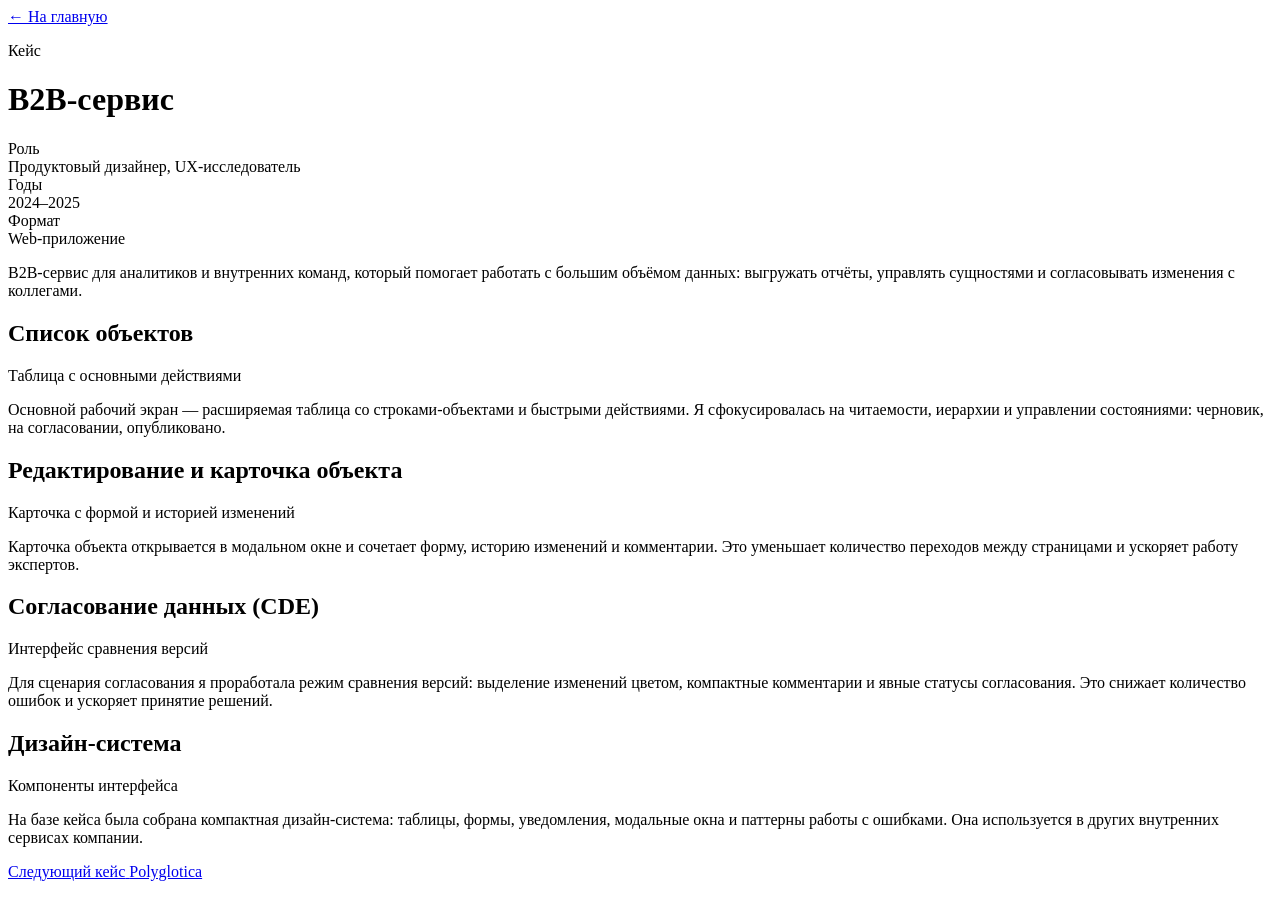
==== b2b-service.html @ f57916c4 "Update b2b-service.html" ====
<!DOCTYPE html>
<html lang="ru">
  <head>
    <meta charset="UTF-8" />
    <meta name="viewport" content="width=device-width, initial-scale=1" />
    <title>B2B‑сервис — кейс Насти Поповой</title>
    <link rel="stylesheet" href="styles.css" />
  </head>
  <body class="page page--case">
    <header class="case-header">
      <a href="index.html" class="back-link">← На главную</a>
      <div class="case-header__top">
        <div>
          <p class="text-caption">Кейс</p>
          <h1 class="case-title">B2B‑сервис</h1>
        </div>
        <div class="case-header__meta">
          <div class="case-header__meta-group">
            <div class="text-caption">Роль</div>
            <div class="case-header__meta-value">
              Продуктовый дизайнер, UX‑исследователь
            </div>
          </div>
          <div class="case-header__meta-group">
            <div class="text-caption">Годы</div>
            <div class="case-header__meta-value">2024–2025</div>
          </div>
          <div class="case-header__meta-group">
            <div class="text-caption">Формат</div>
            <div class="case-header__meta-value">Web‑приложение</div>
          </div>
        </div>
      </div>
      <p class="case-lead">
        B2B‑сервис для аналитиков и внутренних команд, который помогает работать
        с большим объёмом данных: выгружать отчёты, управлять сущностями и
        согласовывать изменения с коллегами.
      </p>
    </header>

    <main class="case-content">
      <section class="case-block">
        <h2 class="case-section-title">Список объектов</h2>
        <div class="case-media case-media--screen case-media--b2b">
          <span class="case-media__label">Таблица с основными действиями</span>
        </div>
        <p class="case-text">
          Основной рабочий экран — расширяемая таблица со строками‑объектами и
          быстрыми действиями. Я сфокусировалась на читаемости, иерархии и
          управлении состояниями: черновик, на согласовании, опубликовано.
        </p>
      </section>

      <section class="case-block">
        <h2 class="case-section-title">Редактирование и карточка объекта</h2>
        <div class="case-media case-media--screen">
          <span class="case-media__label">Карточка с формой и историей изменений</span>
        </div>
        <p class="case-text">
          Карточка объекта открывается в модальном окне и сочетает форму, историю
          изменений и комментарии. Это уменьшает количество переходов между
          страницами и ускоряет работу экспертов.
        </p>
      </section>

      <section class="case-block">
        <h2 class="case-section-title">Согласование данных (CDE)</h2>
        <div class="case-media case-media--screen case-media--stacked">
          <span class="case-media__label">Интерфейс сравнения версий</span>
        </div>
        <p class="case-text">
          Для сценария согласования я проработала режим сравнения версий:
          выделение изменений цветом, компактные комментарии и явные статусы
          согласования. Это снижает количество ошибок и ускоряет принятие решений.
        </p>
      </section>

      <section class="case-block">
        <h2 class="case-section-title">Дизайн‑система</h2>
        <div class="case-media case-media--screen case-media--red">
          <span class="case-media__label">Компоненты интерфейса</span>
        </div>
        <p class="case-text">
          На базе кейса была собрана компактная дизайн‑система: таблицы,
          формы, уведомления, модальные окна и паттерны работы с ошибками. Она
          используется в других внутренних сервисах компании.
        </p>
      </section>
    </main>

    <footer class="case-footer">
      <a href="polyglotica.html" class="next-case">
        <span class="next-case__label">Следующий кейс</span>
        <span class="next-case__title">Polyglotica</span>
      </a>
    </footer>
  </body>
</html>
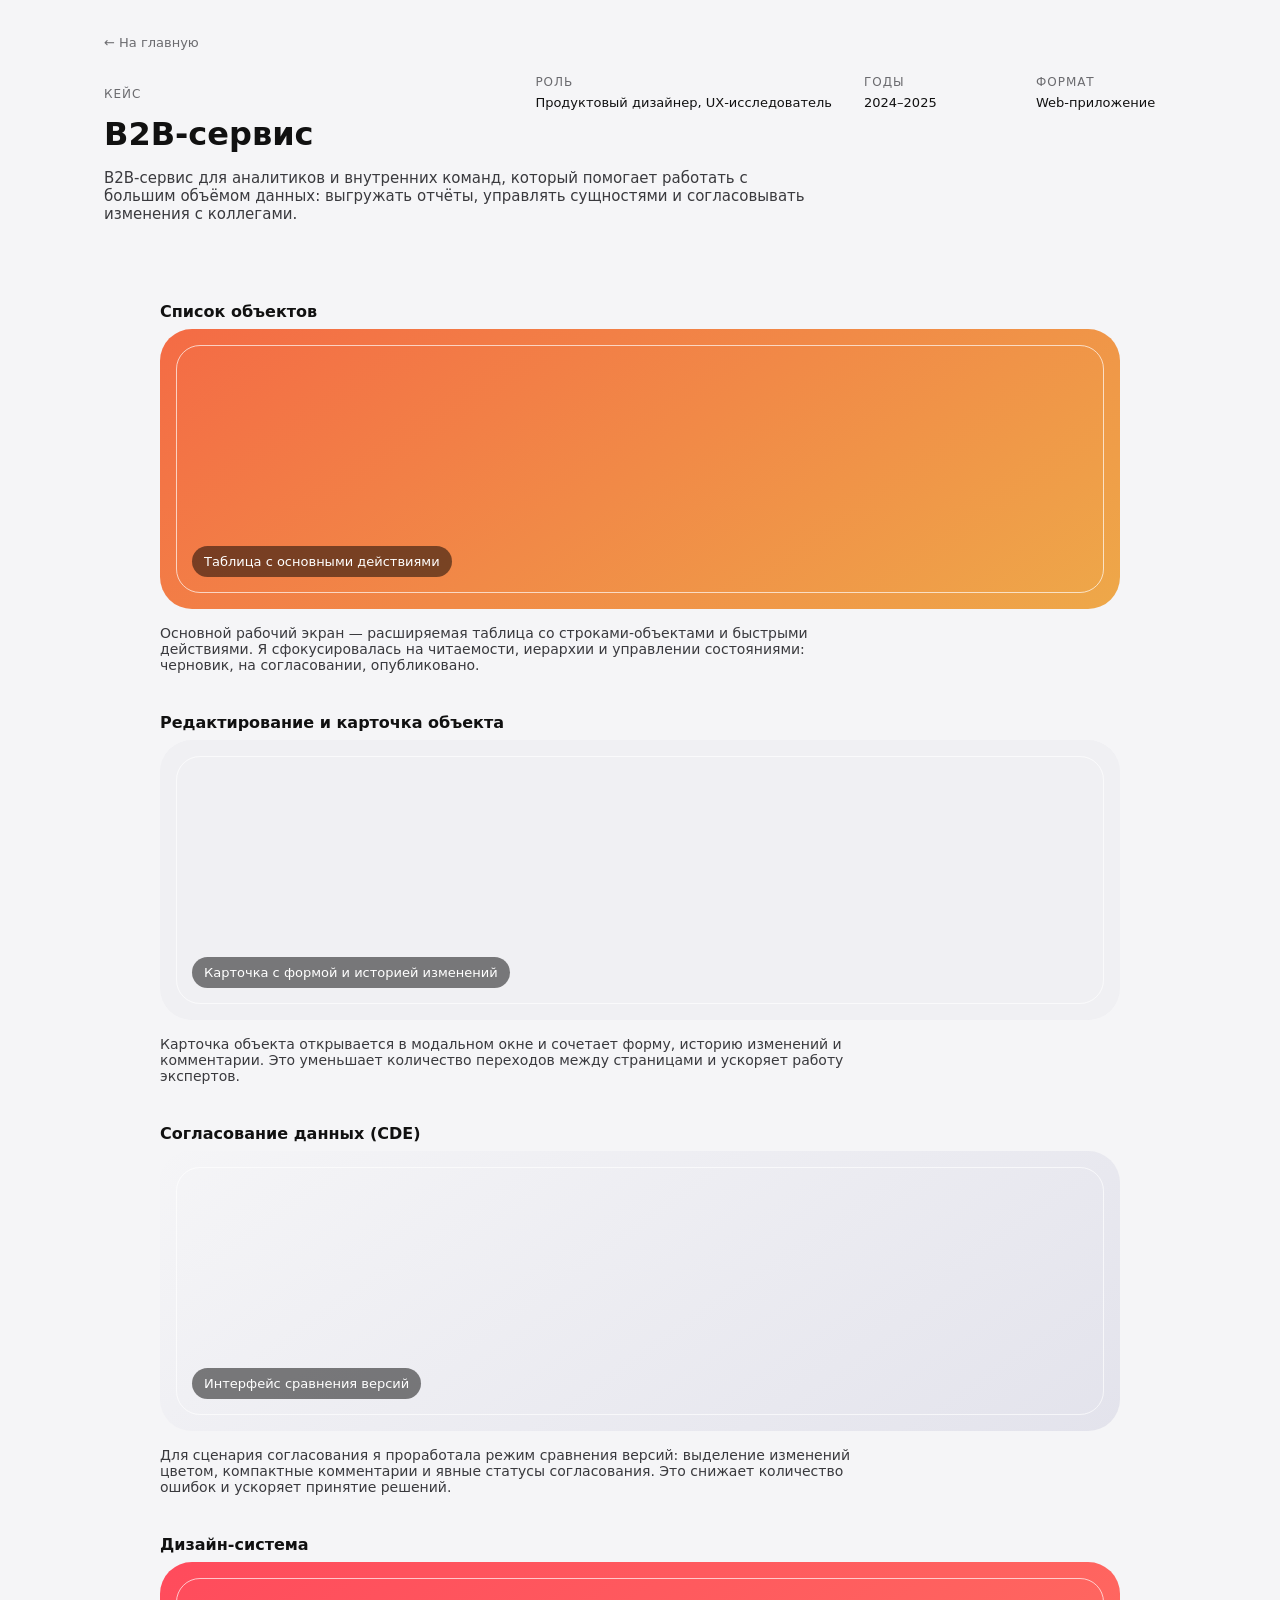
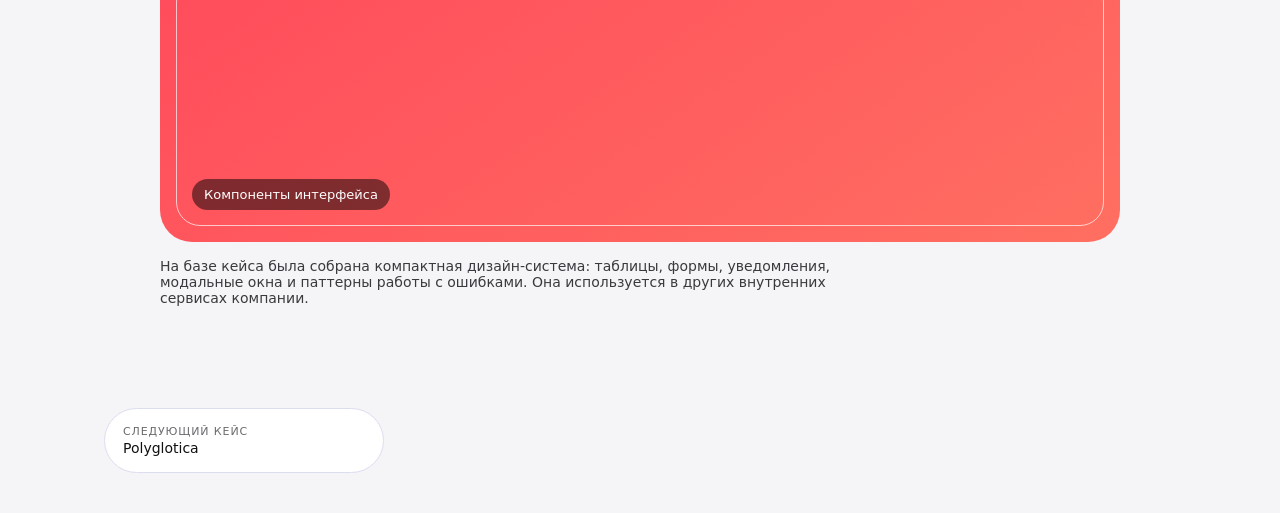
==== commit c368927d: "Update b2b-service.html" ====
--- a/b2b-service.html
+++ b/b2b-service.html
@@ -4,6 +4,12 @@
     <meta charset="UTF-8" />
     <meta name="viewport" content="width=device-width, initial-scale=1" />
     <title>B2B‑сервис — кейс Насти Поповой</title>
+    <link rel="preconnect" href="https://fonts.googleapis.com" />
+    <link rel="preconnect" href="https://fonts.gstatic.com" crossorigin />
+    <link
+      href="https://fonts.googleapis.com/css2?family=Inter:wght@400;500;600;700&display=swap"
+      rel="stylesheet"
+    />
     <link rel="stylesheet" href="styles.css" />
   </head>
   <body class="page page--case">
--- a/styles.css
+++ b/styles.css
@@ -0,0 +1,504 @@
+/* Базовые настройки */
+*,
+*::before,
+*::after {
+  box-sizing: border-box;
+}
+
+html,
+body {
+  margin: 0;
+  padding: 0;
+}
+
+body {
+  font-family: system-ui, -apple-system, BlinkMacSystemFont, "SF Pro Text",
+    "Segoe UI", sans-serif;
+  color: #111111;
+  background: #f5f5f7;
+}
+
+a {
+  color: inherit;
+  text-decoration: none;
+}
+
+a:hover {
+  text-decoration: underline;
+}
+
+.page {
+  min-height: 100vh;
+  display: flex;
+  flex-direction: column;
+}
+
+.page--home .content,
+.page--case .case-content {
+  padding-inline: 24px;
+}
+
+@media (min-width: 960px) {
+  .page--home .content,
+  .page--case .case-content,
+  .case-header,
+  .site-header,
+  .case-footer,
+  .site-footer {
+    width: min(1120px, 100%);
+    margin-inline: auto;
+  }
+
+  .page--home .content,
+  .page--case .case-content {
+    padding-inline: 0;
+  }
+}
+
+.text-caption {
+  font-size: 12px;
+  line-height: 1.4;
+  letter-spacing: 0.08em;
+  text-transform: uppercase;
+  color: #6b6b6f;
+}
+
+/* Главная */
+
+.site-header {
+  display: flex;
+  align-items: center;
+  justify-content: space-between;
+  padding: 24px;
+  padding-top: 32px;
+  gap: 24px;
+}
+
+.site-header__left {
+  display: flex;
+  align-items: center;
+  gap: 16px;
+}
+
+.avatar {
+  width: 56px;
+  height: 56px;
+  border-radius: 50%;
+  padding: 2px;
+  background: linear-gradient(135deg, #ffb347, #ff6b81);
+  display: flex;
+  align-items: center;
+  justify-content: center;
+}
+
+.avatar__circle {
+  width: 100%;
+  height: 100%;
+  border-radius: inherit;
+  background-size: cover;
+  background-position: center;
+  background-color: #f0f0f0;
+}
+
+.site-title {
+  margin: 2px 0 4px;
+  font-size: 22px;
+  font-weight: 600;
+}
+
+.site-subtitle {
+  margin: 0;
+  max-width: 420px;
+  font-size: 14px;
+  color: #4b4b4f;
+}
+
+.site-header__right {
+  display: flex;
+  flex-wrap: wrap;
+  gap: 16px;
+  font-size: 14px;
+}
+
+.link-muted {
+  color: #5a5a5e;
+}
+
+.content {
+  padding-bottom: 56px;
+}
+
+.case-card {
+  margin-inline: auto;
+  margin-bottom: 40px;
+  max-width: 960px;
+}
+
+.case-card__image {
+  border-radius: 32px;
+  background: #e6e6ea;
+  height: 280px;
+  display: flex;
+  align-items: center;
+  justify-content: center;
+  color: #ffffff;
+  font-weight: 500;
+  position: relative;
+  overflow: hidden;
+}
+
+.case-card__image--hero {
+  background-image: linear-gradient(145deg, #ffb347, #ff5b5b);
+}
+
+.case-card__image--b2b {
+  background-image: linear-gradient(145deg, #f46b45, #eea849);
+}
+
+.case-card__image--poly-left {
+  background: #ffe96b;
+}
+
+.case-card__image--poly-right {
+  background: #ffe96b;
+}
+
+.case-card__image-placeholder {
+  padding: 10px 14px;
+  border-radius: 999px;
+  background: rgba(0, 0, 0, 0.4);
+  font-size: 14px;
+}
+
+.case-card__meta {
+  margin-top: 12px;
+}
+
+.case-card__title {
+  margin: 4px 0 0;
+  font-size: 20px;
+}
+
+.case-card--poly__grid {
+  display: grid;
+  gap: 16px;
+}
+
+@media (min-width: 720px) {
+  .case-card--poly__grid {
+    grid-template-columns: 1.1fr 0.9fr;
+  }
+}
+
+.skills {
+  margin-inline: auto;
+  max-width: 960px;
+  padding-top: 8px;
+  border-top: 1px solid #e0e0e4;
+  display: grid;
+  grid-template-columns: 1fr;
+  gap: 24px;
+}
+
+@media (min-width: 720px) {
+  .skills {
+    grid-template-columns: 1.1fr 1.1fr;
+  }
+}
+
+.skills__title {
+  margin: 0 0 8px;
+  font-size: 16px;
+}
+
+.skills__text {
+  margin: 0;
+  font-size: 14px;
+  color: #4b4b4f;
+}
+
+.site-footer {
+  margin-top: auto;
+  background: #111111;
+  color: #f9f9fb;
+  padding: 18px 24px;
+  display: flex;
+  align-items: center;
+  justify-content: space-between;
+  gap: 16px;
+  font-size: 13px;
+}
+
+.footer-nav {
+  display: flex;
+  gap: 16px;
+  flex-wrap: wrap;
+}
+
+.footer-nav__link {
+  color: inherit;
+  opacity: 0.86;
+}
+
+.footer-tag {
+  opacity: 0.6;
+}
+
+/* Кейсы — общие стили */
+
+.case-header {
+  padding: 24px;
+  padding-top: 32px;
+}
+
+.back-link {
+  display: inline-flex;
+  align-items: center;
+  gap: 4px;
+  font-size: 13px;
+  color: #6b6b6f;
+  margin-bottom: 24px;
+}
+
+.case-header__top {
+  display: flex;
+  flex-direction: column;
+  gap: 24px;
+  margin-bottom: 16px;
+}
+
+@media (min-width: 900px) {
+  .case-header__top {
+    flex-direction: row;
+    align-items: flex-start;
+    justify-content: space-between;
+  }
+}
+
+.case-title {
+  margin: 4px 0 0;
+  font-size: 32px;
+}
+
+.case-header__meta {
+  display: flex;
+  flex-wrap: wrap;
+  gap: 16px 32px;
+  font-size: 13px;
+}
+
+.case-header__meta-group {
+  min-width: 140px;
+}
+
+.case-header__meta-value {
+  margin-top: 4px;
+}
+
+.case-lead {
+  margin-top: 16px;
+  font-size: 15px;
+  max-width: 720px;
+  color: #3a3a3e;
+}
+
+.case-details {
+  margin-top: 28px;
+  display: grid;
+  grid-template-columns: 1fr;
+  gap: 24px;
+  font-size: 14px;
+}
+
+@media (min-width: 860px) {
+  .case-details {
+    grid-template-columns: 1.1fr 1.1fr;
+  }
+}
+
+.case-section-title {
+  margin: 0 0 8px;
+  font-size: 16px;
+}
+
+.case-content {
+  padding-bottom: 64px;
+}
+
+.case-block {
+  margin-inline: auto;
+  margin-top: 40px;
+  max-width: 960px;
+}
+
+.case-media {
+  border-radius: 32px;
+  padding: 32px;
+  background: #e6e6ea;
+  position: relative;
+  overflow: hidden;
+  min-height: 220px;
+  display: flex;
+  align-items: flex-end;
+}
+
+.case-media::before {
+  content: "";
+  position: absolute;
+  inset: 16px;
+  border-radius: 24px;
+  border: 1px solid rgba(255, 255, 255, 0.9);
+  opacity: 0.75;
+}
+
+.case-media__label {
+  position: relative;
+  z-index: 1;
+  padding: 8px 12px;
+  border-radius: 999px;
+  background: rgba(0, 0, 0, 0.5);
+  color: #ffffff;
+  font-size: 13px;
+}
+
+.case-media--large {
+  min-height: 320px;
+}
+
+.case-media--gradient {
+  background-image: linear-gradient(145deg, #ffb347, #ff5b5b);
+}
+
+.case-media--soft {
+  background-image: linear-gradient(145deg, #f9f9fb, #e7e7f3);
+}
+
+.case-media--tablet {
+  min-height: 260px;
+}
+
+.case-media--wide {
+  min-height: 260px;
+  background-image: linear-gradient(145deg, #ffe9c3, #ffd0a4);
+}
+
+.case-media--square {
+  min-height: 260px;
+  background: #111111;
+}
+
+.case-media--screen {
+  min-height: 280px;
+  background: #f0f0f3;
+}
+
+.case-media--orange {
+  background-image: linear-gradient(145deg, #ffb347, #ff7b3d);
+}
+
+.case-media--b2b {
+  background-image: linear-gradient(145deg, #f46b45, #eea849);
+}
+
+.case-media--stacked {
+  background-image: linear-gradient(145deg, #f5f5f7, #e3e3ec);
+}
+
+.case-media--red {
+  background-image: linear-gradient(145deg, #ff4b5c, #ff6f61);
+}
+
+.case-text {
+  margin-top: 16px;
+  font-size: 14px;
+  color: #3a3a3e;
+  max-width: 720px;
+}
+
+.case-text--wide {
+  max-width: none;
+}
+
+.case-block--two-column {
+  display: grid;
+  grid-template-columns: 1fr;
+  gap: 16px;
+}
+
+@media (min-width: 900px) {
+  .case-block--two-column {
+    grid-template-columns: minmax(0, 1fr) minmax(0, 1fr);
+  }
+}
+
+.case-block--mixed {
+  display: grid;
+  grid-template-columns: 1fr;
+  gap: 16px;
+}
+
+@media (min-width: 900px) {
+  .case-block--mixed {
+    grid-template-columns: 1.2fr 0.8fr;
+  }
+}
+
+.case-footer {
+  padding: 24px;
+  padding-bottom: 40px;
+}
+
+.next-case {
+  display: flex;
+  flex-direction: column;
+  gap: 2px;
+  padding: 16px 18px;
+  border-radius: 999px;
+  border: 1px solid #ddddf0;
+  background: #ffffff;
+  max-width: 280px;
+  font-size: 14px;
+}
+
+.next-case__label {
+  font-size: 11px;
+  text-transform: uppercase;
+  letter-spacing: 0.08em;
+  color: #6b6b6f;
+}
+
+.next-case__title {
+  font-weight: 500;
+}
+
+/* Polyglotica — дополнительные цвета */
+
+.page--poly {
+  background: #fff9c9;
+}
+
+.page--poly .case-header {
+  background: #fff9c9;
+}
+
+.case-block--poly-hero .case-media,
+.case-media--poly-hero {
+  background: #ffe96b;
+}
+
+.case-media--poly-card {
+  background: #ffb8e4;
+}
+
+.case-media--poly-alt {
+  background: #fff3b3;
+}
+
+.case-media--poly-long {
+  background: linear-gradient(180deg, #ffe96b 0%, #ffb8e4 100%);
+}
+
+.case-media--poly-mobile {
+  background: #ffffff;
+}
+
